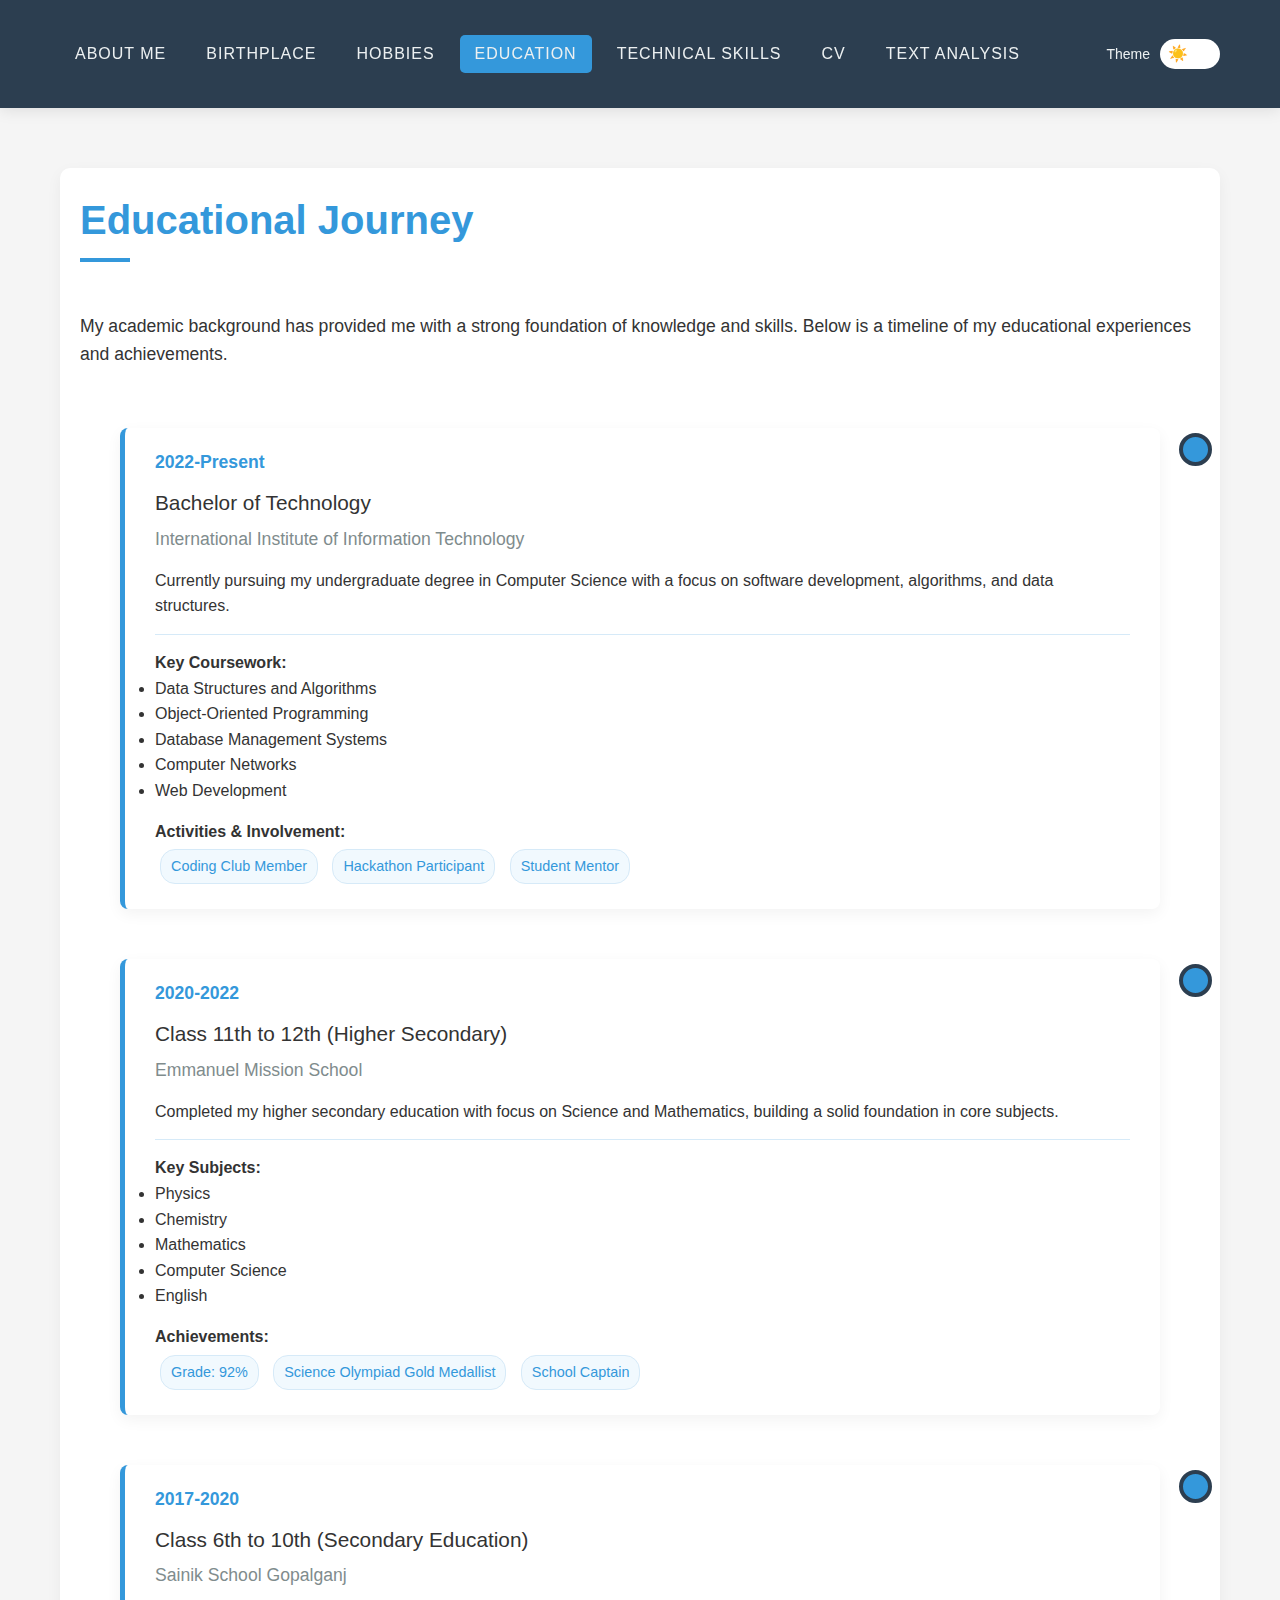
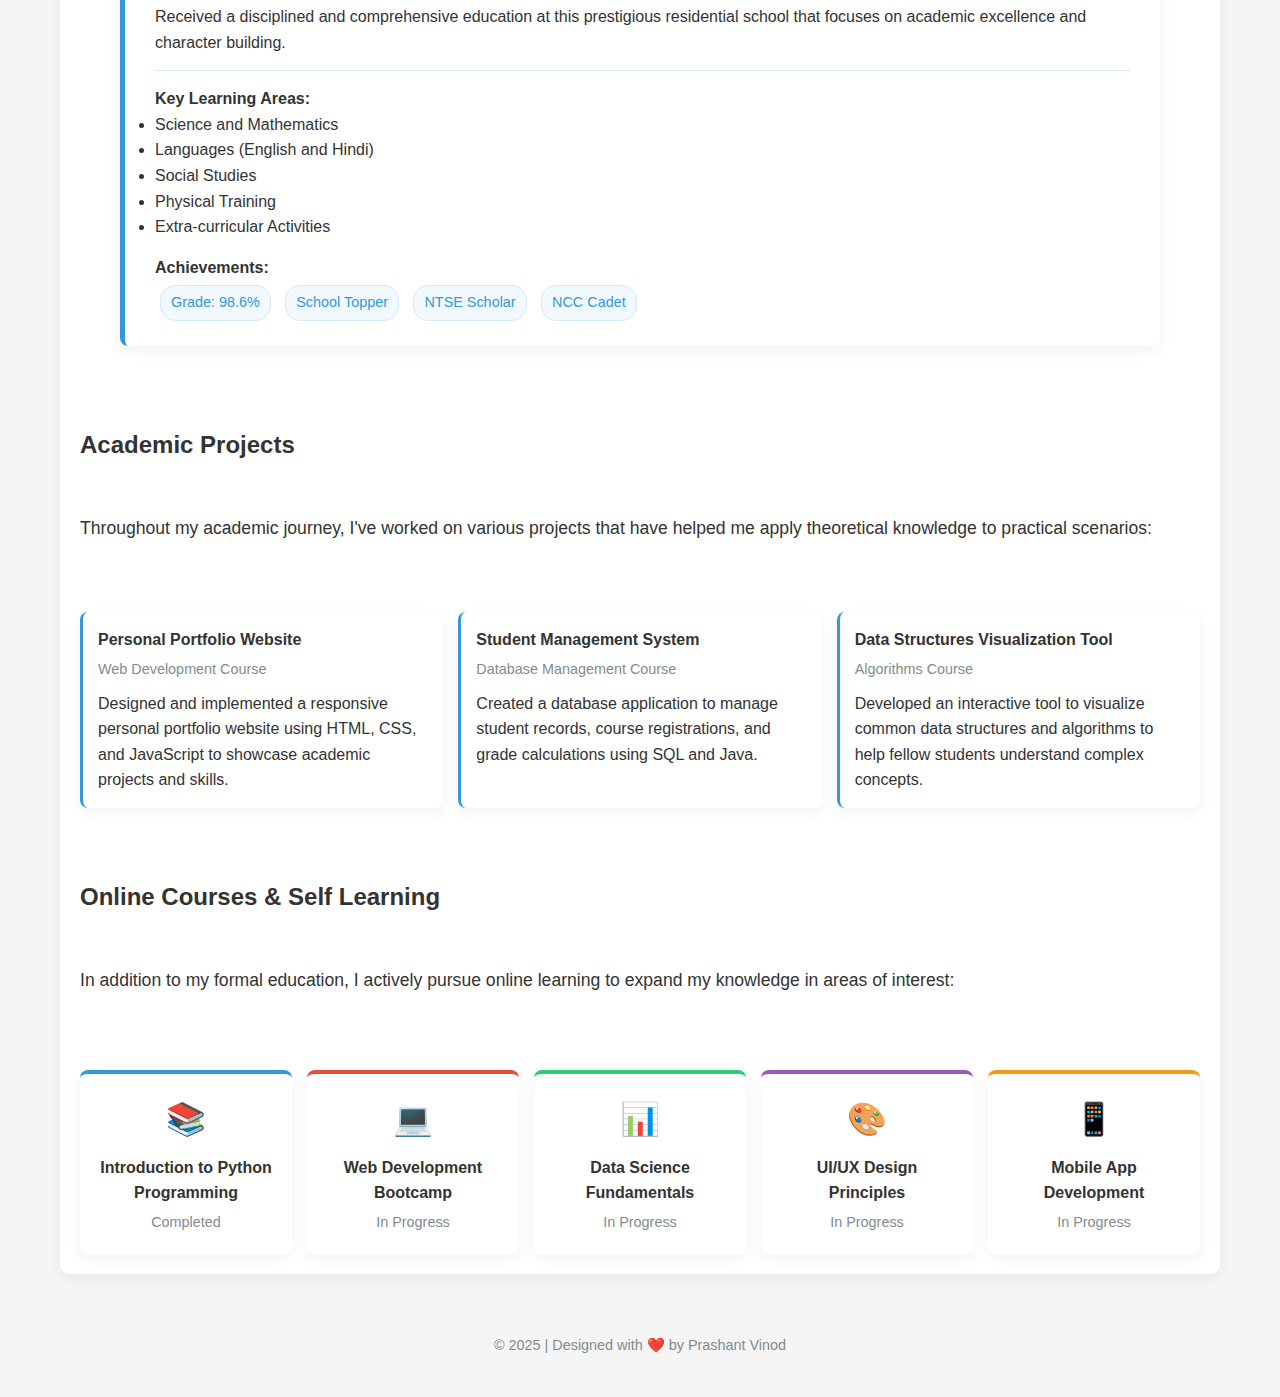
==== html/education.html @ 43bb133e "First Commit" ====
<!DOCTYPE html>
<html lang="en" data-theme="light">
<head>
    <meta charset="UTF-8">
    <meta name="viewport" content="width=device-width, initial-scale=1.0">
    <title>My Education</title>
    <link rel="stylesheet" href="../css/styles.css">
    <style>
        .education-timeline {
            position: relative;
            max-width: 1200px;
            margin: 0 auto;
        }
        
        .timeline-container {
            padding: 10px 40px;
            position: relative;
            background-color: inherit;
            width: 100%;
        }
        
        .timeline-container::after {
            content: '';
            position: absolute;
            width: 25px;
            height: 25px;
            right: -12px;
            background-color: var(--accent-primary);
            border: 4px solid var(--accent-secondary);
            top: 15px;
            border-radius: 50%;
            z-index: 1;
        }
        
        .timeline-content {
            padding: 20px 30px;
            background-color: var(--bg-secondary);
            position: relative;
            border-radius: 8px;
            box-shadow: var(--card-shadow);
            transition: all 0.3s ease;
            border-left: 5px solid var(--accent-primary);
        }
        
        .timeline-content:hover {
            transform: translateY(-5px);
            box-shadow: 0 10px 20px rgba(0, 0, 0, 0.1);
        }
        
        .timeline-date {
            font-weight: bold;
            color: var(--accent-primary);
            margin-bottom: 10px;
            font-size: 1.1rem;
        }
        
        .timeline-degree {
            font-size: 1.3rem;
            margin-bottom: 5px;
            color: var(--text-primary);
        }
        
        .timeline-institution {
            font-size: 1.1rem;
            margin-bottom: 15px;
            color: var(--text-secondary);
        }
        
        .timeline-details {
            margin-top: 15px;
            padding-top: 15px;
            border-top: 1px solid var(--border-color);
        }
        
        .achievement-badge {
            display: inline-block;
            background-color: var(--hover-bg);
            color: var(--accent-primary);
            padding: 5px 10px;
            border-radius: 15px;
            font-size: 0.9rem;
            margin: 5px;
            border: 1px solid var(--border-color);
        }
        
        .cert-container {
            display: flex;
            flex-wrap: wrap;
            gap: 15px;
            margin-top: 20px;
        }
        
        .cert-item {
            flex: 1;
            min-width: 250px;
            padding: 15px;
            background-color: var(--bg-secondary);
            border-radius: 8px;
            box-shadow: var(--card-shadow);
            border-left: 3px solid var(--accent-primary);
            transition: all 0.3s ease;
        }
        
        .cert-item:hover {
            transform: translateY(-5px);
            box-shadow: 0 10px 20px rgba(0, 0, 0, 0.1);
        }
        
        .cert-logo {
            width: 60px;
            height: 60px;
            margin-bottom: 10px;
        }
        
        .cert-name {
            font-weight: bold;
            margin-bottom: 5px;
        }
        
        .cert-issuer {
            color: var(--text-secondary);
            font-size: 0.9rem;
        }
    </style>
</head>
<body>
    <!-- Navigation -->
    <div class="nav-container">
        <div class="container">
            <div class="nav-wrapper">
                <div class="nav-buttons">
                    <a href="about.html"><button class="nav-button">About Me</button></a>
                    <a href="birthplace.html"><button class="nav-button">Birthplace</button></a>
                    <a href="hobbies.html"><button class="nav-button">Hobbies</button></a>
                    <a href="education.html"><button class="nav-button active">Education</button></a>
                    <a href="technical-skills.html"><button class="nav-button">Technical Skills</button></a>
                    <a href="cv.html"><button class="nav-button">CV</button></a>
                    <a href="text-analysis.html"><button class="nav-button">Text Analysis</button></a>
                </div>
                
                <div class="theme-toggle">
                    <span class="theme-toggle-label">Theme</span>
                    <label class="theme-switch">
                        <input type="checkbox" id="theme-toggle">
                        <span class="slider">
                            <span class="sun">☀️</span>
                            <span class="moon">🌙</span>
                        </span>
                    </label>
                </div>
            </div>
        </div>
    </div>

    <div class="container">
        <!-- Education Section -->
        <div class="content-section">
            <div class="profile-section">
                <h1>Educational Journey</h1>
                <p class="about-text">
                    My academic background has provided me with a strong foundation of knowledge and skills. Below is a timeline of my educational experiences and achievements.
                </p>
                
                <div class="education-timeline">
                    <!-- College Education -->
                    <div class="timeline-container">
                        <div class="timeline-content">
                            <div class="timeline-date">2022-Present</div>
                            <div class="timeline-degree">Bachelor of Technology</div>
                            <div class="timeline-institution">International Institute of Information Technology</div>
                            <p>Currently pursuing my undergraduate degree in Computer Science with a focus on software development, algorithms, and data structures.</p>
                            
                            <div class="timeline-details">
                                <h4>Key Coursework:</h4>
                                <ul>
                                    <li>Data Structures and Algorithms</li>
                                    <li>Object-Oriented Programming</li>
                                    <li>Database Management Systems</li>
                                    <li>Computer Networks</li>
                                    <li>Web Development</li>
                                </ul>
                                
                                <h4 style="margin-top: 15px;">Activities & Involvement:</h4>
                                <div>
                                    <span class="achievement-badge">Coding Club Member</span>
                                    <span class="achievement-badge">Hackathon Participant</span>
                                    <span class="achievement-badge">Student Mentor</span>
                                </div>
                            </div>
                        </div>
                    </div>
                    
                    <!-- Higher Secondary -->
                    <div class="timeline-container" style="margin-top: 30px;">
                        <div class="timeline-content">
                            <div class="timeline-date">2020-2022</div>
                            <div class="timeline-degree">Class 11th to 12th (Higher Secondary)</div>
                            <div class="timeline-institution">Emmanuel Mission School</div>
                            <p>Completed my higher secondary education with focus on Science and Mathematics, building a solid foundation in core subjects.</p>
                            
                            <div class="timeline-details">
                                <h4>Key Subjects:</h4>
                                <ul>
                                    <li>Physics</li>
                                    <li>Chemistry</li>
                                    <li>Mathematics</li>
                                    <li>Computer Science</li>
                                    <li>English</li>
                                </ul>
                                
                                <h4 style="margin-top: 15px;">Achievements:</h4>
                                <div>
                                    <span class="achievement-badge">Grade: 92%</span>
                                    <span class="achievement-badge">Science Olympiad Gold Medallist</span>
                                    <span class="achievement-badge">School Captain</span>
                                </div>
                            </div>
                        </div>
                    </div>
                    
                    <!-- Secondary Education -->
                    <div class="timeline-container" style="margin-top: 30px;">
                        <div class="timeline-content">
                            <div class="timeline-date">2017-2020</div>
                            <div class="timeline-degree">Class 6th to 10th (Secondary Education)</div>
                            <div class="timeline-institution">Sainik School Gopalganj</div>
                            <p>Received a disciplined and comprehensive education at this prestigious residential school that focuses on academic excellence and character building.</p>
                            
                            <div class="timeline-details">
                                <h4>Key Learning Areas:</h4>
                                <ul>
                                    <li>Science and Mathematics</li>
                                    <li>Languages (English and Hindi)</li>
                                    <li>Social Studies</li>
                                    <li>Physical Training</li>
                                    <li>Extra-curricular Activities</li>
                                </ul>
                                
                                <h4 style="margin-top: 15px;">Achievements:</h4>
                                <div>
                                    <span class="achievement-badge">Grade: 98.6%</span>
                                    <span class="achievement-badge">School Topper</span>
                                    <span class="achievement-badge">NTSE Scholar</span>
                                    <span class="achievement-badge">NCC Cadet</span>
                                </div>
                            </div>
                        </div>
                    </div>
                </div>
                
                <h2 style="margin-top: 40px; margin-bottom: 20px;">Academic Projects</h2>
                <p class="about-text">
                    Throughout my academic journey, I've worked on various projects that have helped me apply theoretical knowledge to practical scenarios:
                </p>
                
                <div class="cert-container">
                    <div class="cert-item">
                        <div class="cert-name">Personal Portfolio Website</div>
                        <div class="cert-issuer">Web Development Course</div>
                        <p style="margin-top: 10px;">Designed and implemented a responsive personal portfolio website using HTML, CSS, and JavaScript to showcase academic projects and skills.</p>
                    </div>
                    
                    <div class="cert-item">
                        <div class="cert-name">Student Management System</div>
                        <div class="cert-issuer">Database Management Course</div>
                        <p style="margin-top: 10px;">Created a database application to manage student records, course registrations, and grade calculations using SQL and Java.</p>
                    </div>
                    
                    <div class="cert-item">
                        <div class="cert-name">Data Structures Visualization Tool</div>
                        <div class="cert-issuer">Algorithms Course</div>
                        <p style="margin-top: 10px;">Developed an interactive tool to visualize common data structures and algorithms to help fellow students understand complex concepts.</p>
                    </div>
                </div>
                
                <h2 style="margin-top: 40px; margin-bottom: 20px;">Online Courses & Self Learning</h2>
                <p class="about-text">
                    In addition to my formal education, I actively pursue online learning to expand my knowledge in areas of interest:
                </p>
                
                <div class="online-courses-container" style="display: flex; flex-wrap: wrap; gap: 15px; margin-top: 25px;">
                    <div class="course-badge" style="flex: 1; min-width: 200px; background-color: var(--bg-secondary); padding: 20px; border-radius: 8px; text-align: center; box-shadow: var(--card-shadow); border-top: 4px solid #3498db; transition: all 0.3s ease;">
                        <div style="font-size: 2rem; margin-bottom: 10px; color: #3498db;">📚</div>
                        <div style="font-weight: 600; margin-bottom: 5px; color: var(--text-primary);">Introduction to Python Programming</div>
                        <div style="font-size: 0.9rem; color: var(--text-secondary);">Completed</div>
                    </div>
                    
                    <div class="course-badge" style="flex: 1; min-width: 200px; background-color: var(--bg-secondary); padding: 20px; border-radius: 8px; text-align: center; box-shadow: var(--card-shadow); border-top: 4px solid #e74c3c; transition: all 0.3s ease;">
                        <div style="font-size: 2rem; margin-bottom: 10px; color: #e74c3c;">💻</div>
                        <div style="font-weight: 600; margin-bottom: 5px; color: var(--text-primary);">Web Development Bootcamp</div>
                        <div style="font-size: 0.9rem; color: var(--text-secondary);">In Progress</div>
                    </div>
                    
                    <div class="course-badge" style="flex: 1; min-width: 200px; background-color: var(--bg-secondary); padding: 20px; border-radius: 8px; text-align: center; box-shadow: var(--card-shadow); border-top: 4px solid #2ecc71; transition: all 0.3s ease;">
                        <div style="font-size: 2rem; margin-bottom: 10px; color: #2ecc71;">📊</div>
                        <div style="font-weight: 600; margin-bottom: 5px; color: var(--text-primary);">Data Science Fundamentals</div>
                        <div style="font-size: 0.9rem; color: var(--text-secondary);">In Progress</div>
                    </div>
                    
                    <div class="course-badge" style="flex: 1; min-width: 200px; background-color: var(--bg-secondary); padding: 20px; border-radius: 8px; text-align: center; box-shadow: var(--card-shadow); border-top: 4px solid #9b59b6; transition: all 0.3s ease;">
                        <div style="font-size: 2rem; margin-bottom: 10px; color: #9b59b6;">🎨</div>
                        <div style="font-weight: 600; margin-bottom: 5px; color: var(--text-primary);">UI/UX Design Principles</div>
                        <div style="font-size: 0.9rem; color: var(--text-secondary);">In Progress</div>
                    </div>
                    
                    <div class="course-badge" style="flex: 1; min-width: 200px; background-color: var(--bg-secondary); padding: 20px; border-radius: 8px; text-align: center; box-shadow: var(--card-shadow); border-top: 4px solid #f39c12; transition: all 0.3s ease;">
                        <div style="font-size: 2rem; margin-bottom: 10px; color: #f39c12;">📱</div>
                        <div style="font-weight: 600; margin-bottom: 5px; color: var(--text-primary);">Mobile App Development</div>
                        <div style="font-size: 0.9rem; color: var(--text-secondary);">In Progress</div>
                    </div>
                </div>
            </div>
        </div>

        <footer>
            <p>© 2025 | Designed with ❤️ by Prashant Vinod</p>
        </footer>
    </div>

    <script src="../js/script.js"></script>
    <script src="../js/analytics.js"></script>
    <script src="../js/text-analysis.js"></script>
    
    <script>
        // Add hover effects for course badges
        document.addEventListener('DOMContentLoaded', function() {
            const courseBadges = document.querySelectorAll('.course-badge');
            
            courseBadges.forEach(badge => {
                badge.addEventListener('mouseenter', function() {
                    this.style.transform = 'translateY(-8px)';
                    this.style.boxShadow = '0 10px 20px rgba(0, 0, 0, 0.1)';
                });
                
                badge.addEventListener('mouseleave', function() {
                    this.style.transform = 'translateY(0)';
                    this.style.boxShadow = 'var(--card-shadow)';
                });
            });
        });
    </script>
</body>
</html>
---- css/styles.css ----
/* About Me CSS */
:root {
    --bg-primary: #f5f5f5;
    --bg-secondary: #ffffff;
    --text-primary: #333333;
    --text-secondary: #7f8c8d;
    --accent-primary: #3498db;
    --accent-secondary: #2c3e50;
    --hover-bg: #f1f9fe;
    --card-shadow: 0 5px 15px rgba(0, 0, 0, 0.05);
    --border-color: #d6eaf8;
    --nav-bg: #2c3e50;
    --nav-text: #ecf0f1;
}

[data-theme="dark"] {
    --bg-primary: #222831;
    --bg-secondary: #393e46;
    --text-primary: #eeeeee;
    --text-secondary: #aaaaaa;
    --accent-primary: #00adb5;
    --accent-secondary: #00fff5;
    --hover-bg: #32363d;
    --card-shadow: 0 5px 15px rgba(0, 0, 0, 0.2);
    --border-color: #444;
    --nav-bg: #121212;
    --nav-text: #eeeeee;
}

* {
    margin: 0;
    padding: 0;
    box-sizing: border-box;
    font-family: 'Segoe UI', Tahoma, Geneva, Verdana, sans-serif;
}

body {
    background-color: var(--bg-primary);
    color: var(--text-primary);
    line-height: 1.6;
    transition: all 0.3s ease;
}

.container {
    max-width: 1200px;
    margin: 0 auto;
    padding: 20px;
}

/* Navigation */
.nav-container {
    background-color: var(--nav-bg);
    padding: 15px 0;
    box-shadow: 0 2px 15px rgba(0, 0, 0, 0.1);
    position: sticky;
    top: 0;
    z-index: 100;
    transition: all 0.3s ease;
}

.nav-wrapper {
    display: flex;
    justify-content: space-between;
    align-items: center;
}

.nav-buttons {
    display: flex;
    justify-content: center;
    gap: 10px;
    flex-wrap: wrap;
}

.nav-button {
    background-color: transparent;
    border: none;
    color: var(--nav-text);
    font-size: 16px;
    padding: 10px 15px;
    cursor: pointer;
    transition: all 0.3s ease;
    border-radius: 5px;
    text-transform: uppercase;
    font-weight: 500;
    letter-spacing: 1px;
}

.nav-button:hover {
    background-color: var(--accent-primary);
    transform: translateY(-3px);
}

.nav-button.active {
    background-color: var(--accent-primary);
}

/* Theme Toggle */
.theme-toggle {
    display: flex;
    align-items: center;
    gap: 10px;
}

.theme-toggle-label {
    color: var(--nav-text);
    font-size: 14px;
    font-weight: 500;
}

.theme-switch {
    position: relative;
    display: inline-block;
    width: 60px;
    height: 30px;
}

.theme-switch input {
    opacity: 0;
    width: 0;
    height: 0;
}

.slider {
    position: absolute;
    cursor: pointer;
    top: 0;
    left: 0;
    right: 0;
    bottom: 0;
    background-color: var(--bg-secondary);
    transition: .4s;
    border-radius: 30px;
}

.slider:before {
    position: absolute;
    content: "";
    height: 22px;
    width: 22px;
    left: 4px;
    bottom: 4px;
    background-color: white;
    transition: .4s;
    border-radius: 50%;
}

input:checked + .slider {
    background-color: var(--accent-primary);
}

input:checked + .slider:before {
    transform: translateX(30px);
    background-color: var(--nav-bg);
}

.slider .sun,
.slider .moon {
    position: absolute;
    top: 50%;
    transform: translateY(-50%);
    font-size: 16px;
    transition: .4s;
}

.slider .sun {
    left: 8px;
}

.slider .moon {
    right: 8px;
    opacity: 0;
}

input:checked + .slider .sun {
    opacity: 0;
}

input:checked + .slider .moon {
    opacity: 1;
}

/* Profile Section */
.profile-section {
    display: flex;
    flex-wrap: wrap;
    gap: 30px;
    margin: 40px 0;
    padding: 20px;
    background-color: var(--bg-secondary);
    border-radius: 10px;
    box-shadow: var(--card-shadow);
    transition: all 0.3s ease;
}

.profile-text {
    flex: 1;
    min-width: 300px;
}

.profile-image {
    flex: 0 0 300px;
    display: flex;
    justify-content: center;
    align-items: center;
}

.profile-image img {
    width: 100%;
    max-width: 300px;
    height: auto;
    border-radius: 10px;
    border: 5px solid var(--accent-primary);
    padding: 5px;
    transition: transform 0.3s ease;
    box-shadow: var(--card-shadow);
}

.profile-image img:hover {
    transform: scale(1.02);
}

h1 {
    font-size: 2.5rem;
    margin-bottom: 20px;
    color: var(--accent-primary);
    position: relative;
    padding-bottom: 10px;
    transition: all 0.3s ease;
}

h1::after {
    content: '';
    position: absolute;
    left: 0;
    bottom: 0;
    width: 50px;
    height: 4px;
    background-color: var(--accent-primary);
    transition: all 0.3s ease;
}

.about-text {
    margin-bottom: 20px;
    font-size: 1.1rem;
}

/* Interests Section */
.interests-section {
    margin: 40px 0;
    padding: 20px;
    background-color: var(--bg-secondary);
    border-radius: 10px;
    box-shadow: var(--card-shadow);
    transition: all 0.3s ease;
}

.interests-list {
    display: flex;
    flex-wrap: wrap;
    gap: 15px;
    margin-top: 20px;
}

.interest-item {
    background-color: var(--hover-bg);
    padding: 10px 20px;
    border-radius: 20px;
    font-weight: 500;
    color: var(--accent-primary);
    border: 1px solid var(--border-color);
    transition: all 0.3s ease;
}

.interest-item:hover {
    background-color: var(--accent-primary);
    color: var(--nav-text);
    transform: translateY(-3px);
}

/* Contact Section */
.contact-section {
    margin: 40px 0;
    padding: 20px;
    background-color: var(--bg-secondary);
    border-radius: 10px;
    box-shadow: var(--card-shadow);
    transition: all 0.3s ease;
}

.contact-links {
    display: flex;
    gap: 20px;
    margin-top: 20px;
    flex-wrap: wrap;
}

.contact-link {
    display: flex;
    align-items: center;
    gap: 10px;
    text-decoration: none;
    color: var(--text-primary);
    transition: all 0.3s ease;
    padding: 10px;
    border-radius: 5px;
}

.contact-link:hover {
    background-color: var(--hover-bg);
    transform: translateY(-3px);
    color: var(--accent-primary);
}

.contact-icon {
    font-size: 24px;
    width: 40px;
    height: 40px;
    display: flex;
    align-items: center;
    justify-content: center;
    background-color: var(--hover-bg);
    border-radius: 50%;
    color: var(--accent-primary);
    transition: all 0.3s ease;
}

.contact-label {
    font-weight: 500;
}

/* Footer */
footer {
    text-align: center;
    padding: 20px 0;
    margin-top: 40px;
    color: var(--text-secondary);
    font-size: 0.9rem;
    transition: all 0.3s ease;
}

/* Content Sections */
.content-section {
    display: block;
    animation: fadeIn 0.5s ease;
}

@keyframes fadeIn {
    from {
        opacity: 0;
        transform: translateY(20px);
    }
    to {
        opacity: 1;
        transform: translateY(0);
    }
}

/* Birthplace Gallery */
.birthplace-gallery {
    display: grid;
    grid-template-columns: repeat(2, 1fr);
    gap: 20px;
    margin-top: 30px;
}

.gallery-item {
    display: flex;
    flex-direction: column;
    background-color: var(--bg-secondary);
    border-radius: 10px;
    overflow: hidden;
    box-shadow: var(--card-shadow);
    transition: all 0.3s ease;
}

.gallery-item:hover {
    transform: translateY(-5px);
    box-shadow: 0 10px 25px rgba(0, 0, 0, 0.1);
}

.gallery-image {
    width: 100%;
    height: 250px;
    object-fit: cover;
    transition: all 0.3s ease;
}

.gallery-content {
    padding: 20px;
}

.gallery-title {
    font-size: 1.3rem;
    font-weight: 600;
    margin-bottom: 10px;
    color: var(--accent-primary);
}

/* CV Download Button */
.download-btn {
    display: inline-block;
    background-color: var(--accent-primary);
    color: white;
    padding: 10px 20px;
    text-decoration: none;
    border-radius: 5px;
    font-weight: 500;
    transition: all 0.3s ease;
}

.download-btn:hover {
    background-color: var(--accent-secondary);
    transform: translateY(-3px);
}

/* Text Analysis Section */
.text-analysis-section {
    margin: 40px 0;
    padding: 20px;
    background-color: var(--bg-secondary);
    border-radius: 10px;
    box-shadow: var(--card-shadow);
}

.text-input {
    width: 100%;
    padding: 15px;
    margin-bottom: 20px;
    border: 1px solid var(--border-color);
    border-radius: 5px;
    background-color: var(--bg-primary);
    color: var(--text-primary);
    font-size: 1rem;
    transition: all 0.3s ease;
    resize: vertical;
    min-height: 150px;
}

.text-input:focus {
    outline: none;
    border-color: var(--accent-primary);
    box-shadow: 0 0 5px rgba(52, 152, 219, 0.5);
}

.analysis-buttons {
    display: flex;
    gap: 15px;
    flex-wrap: wrap;
    margin-bottom: 20px;
}

.analysis-button {
    background-color: var(--accent-primary);
    color: white;
    border: none;
    padding: 10px 20px;
    border-radius: 5px;
    cursor: pointer;
    font-weight: 500;
    transition: all 0.3s ease;
}

.analysis-button:hover {
    background-color: var(--accent-secondary);
    transform: translateY(-3px);
}

.results-container {
    background-color: var(--hover-bg);
    padding: 20px;
    border-radius: 5px;
    margin-top: 20px;
}

.result-item {
    margin-bottom: 15px;
    padding-bottom: 15px;
    border-bottom: 1px solid var(--border-color);
}

.result-title {
    font-weight: 600;
    margin-bottom: 5px;
    color: var(--accent-primary);
}

/* Responsive */
@media (max-width: 768px) {
    .nav-wrapper {
        flex-direction: column;
        gap: 15px;
    }
    
    .nav-buttons {
        flex-direction: row;
        overflow-x: auto;
        padding: 10px;
        justify-content: flex-start;
        width: 100%;
    }
    
    .profile-section {
        flex-direction: column-reverse;
    }
    
    .profile-image {
        margin: 0 auto;
    }
    
    .birthplace-gallery {
        grid-template-columns: 1fr;
    }
    
    .contact-links {
        flex-direction: column;
    }
}
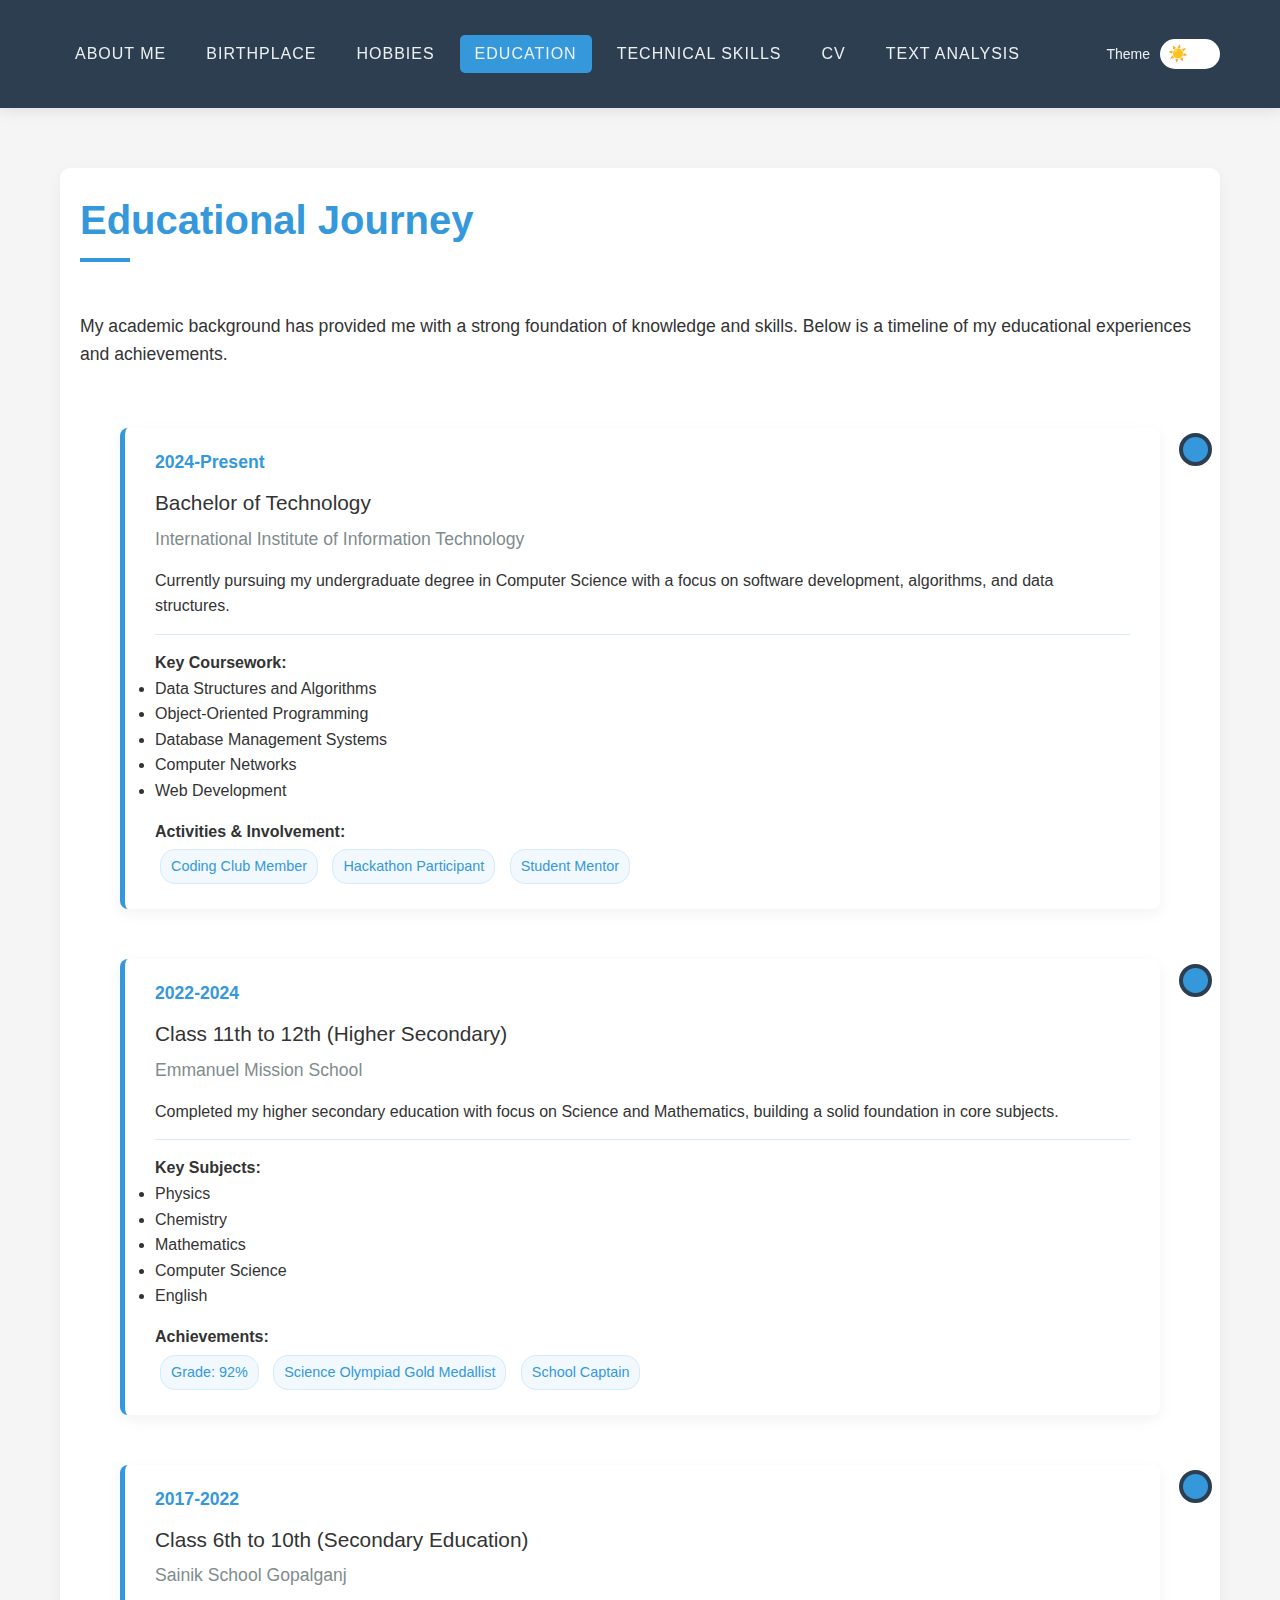
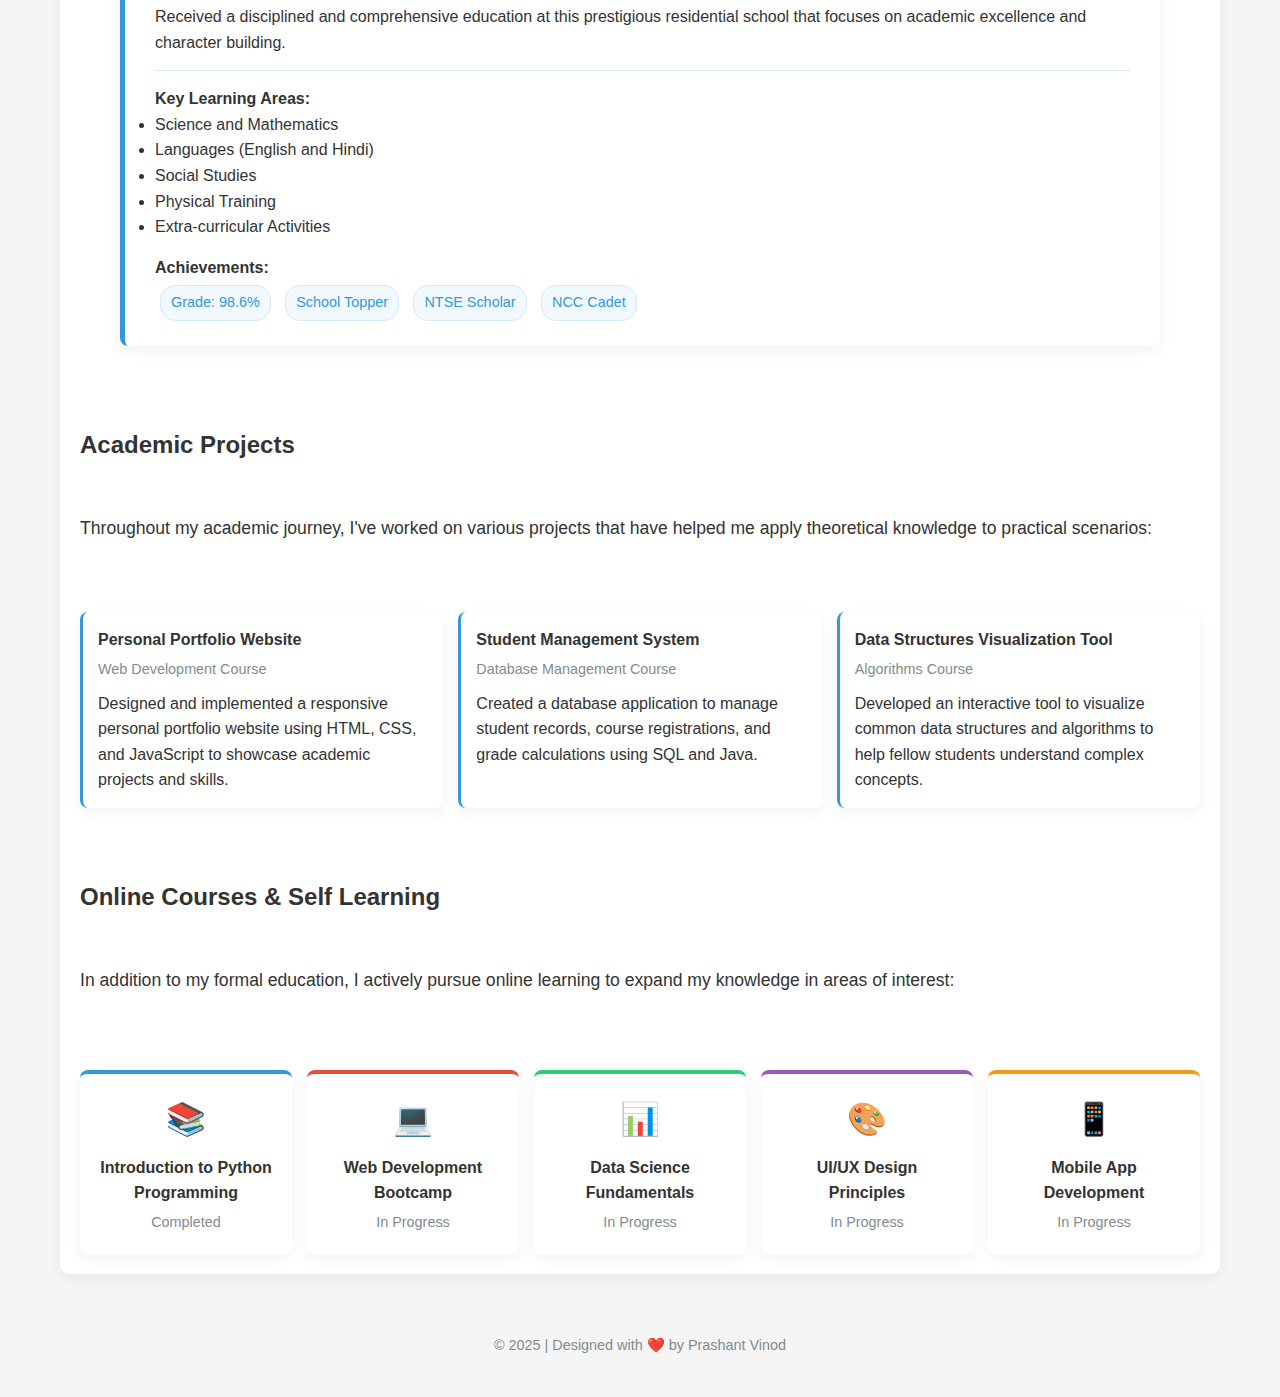
==== commit 0328fbb8: "Update education.html" ====
--- a/html/education.html
+++ b/html/education.html
@@ -165,7 +165,7 @@
                     <!-- College Education -->
                     <div class="timeline-container">
                         <div class="timeline-content">
-                            <div class="timeline-date">2022-Present</div>
+                            <div class="timeline-date">2024-Present</div>
                             <div class="timeline-degree">Bachelor of Technology</div>
                             <div class="timeline-institution">International Institute of Information Technology</div>
                             <p>Currently pursuing my undergraduate degree in Computer Science with a focus on software development, algorithms, and data structures.</p>
@@ -193,7 +193,7 @@
                     <!-- Higher Secondary -->
                     <div class="timeline-container" style="margin-top: 30px;">
                         <div class="timeline-content">
-                            <div class="timeline-date">2020-2022</div>
+                            <div class="timeline-date">2022-2024</div>
                             <div class="timeline-degree">Class 11th to 12th (Higher Secondary)</div>
                             <div class="timeline-institution">Emmanuel Mission School</div>
                             <p>Completed my higher secondary education with focus on Science and Mathematics, building a solid foundation in core subjects.</p>
@@ -221,7 +221,7 @@
                     <!-- Secondary Education -->
                     <div class="timeline-container" style="margin-top: 30px;">
                         <div class="timeline-content">
-                            <div class="timeline-date">2017-2020</div>
+                            <div class="timeline-date">2017-2022</div>
                             <div class="timeline-degree">Class 6th to 10th (Secondary Education)</div>
                             <div class="timeline-institution">Sainik School Gopalganj</div>
                             <p>Received a disciplined and comprehensive education at this prestigious residential school that focuses on academic excellence and character building.</p>
@@ -340,4 +340,4 @@
         });
     </script>
 </body>
-</html>+</html>
